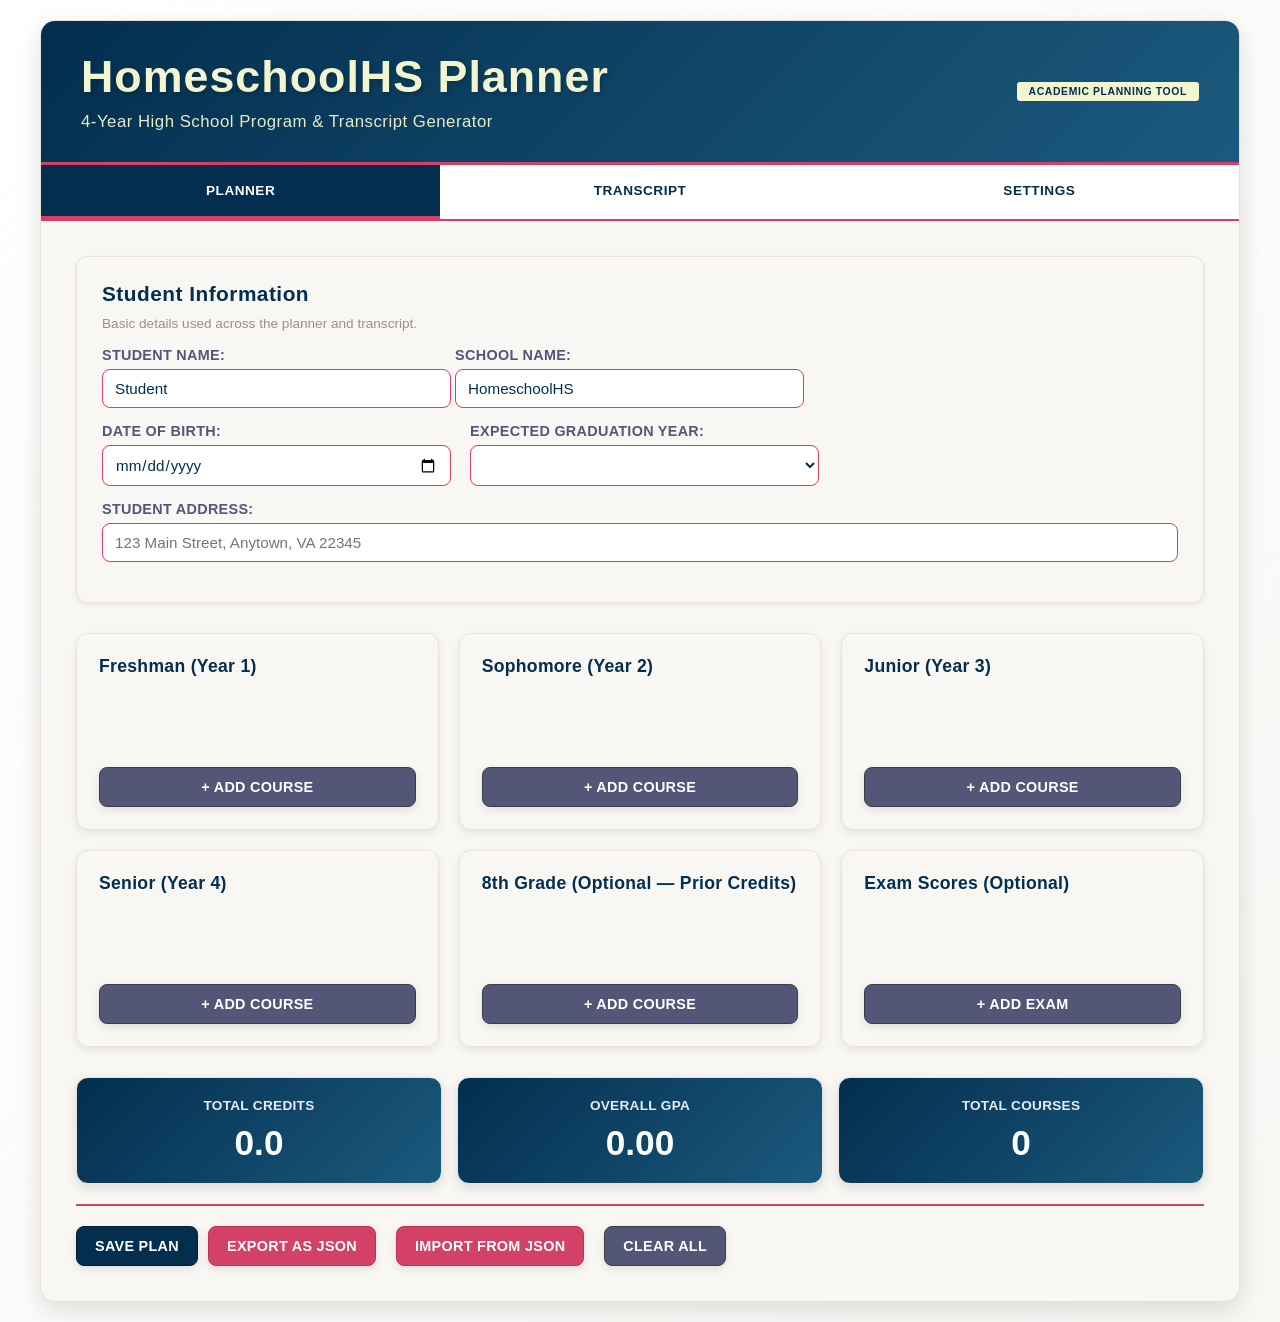
==== index.html @ f463702d "graduation year dropdown, 8th grade year card, exam scores section, undo banner, and exam modal" ====
<!DOCTYPE html>
<html lang="en">
<head>
    <meta charset="UTF-8">
    <meta name="viewport" content="width=device-width, initial-scale=1.0">
    <title>HomeschoolHS Planner - 4-Year Course Planner</title>
    <link rel="stylesheet" href="css/style.css">
</head>
<body>
    <div class="container">

        <header>
            <div>
                <h1>HomeschoolHS Planner</h1>
                <p>4-Year High School Program &amp; Transcript Generator</p>
            </div>
            <div class="header-badge">Academic Planning Tool</div>
        </header>

        <nav class="tabs">
            <button class="tab-btn active" data-tab="planner">Planner</button>
            <button class="tab-btn" data-tab="transcript">Transcript</button>
            <button class="tab-btn" data-tab="settings">Settings</button>
        </nav>

        <!-- UNDO BANNER -->
        <div id="undoBanner" style="display:none; align-items:center; justify-content:space-between; background:#032E4E; color:#F2F6D0; padding:10px 20px; font-family:'Segoe UI',sans-serif; font-size:0.9em;">
            <span>Course deleted.</span>
            <button onclick="undoDelete()" style="background:#D44167; color:#fff; border:none; padding:5px 14px; border-radius:6px; cursor:pointer; font-weight:700;">Undo</button>
        </div>

        <!-- PLANNER TAB -->
        <section id="planner" class="tab-content active">

            <div class="student-section">
                <h2>Student Information</h2>
                <p class="section-subtitle">Basic details used across the planner and transcript.</p>

                <div class="form-group">
                    <label for="studentName">Student Name:</label>
                    <input type="text" id="studentName" placeholder="Enter student name">
                </div>

                <div class="form-group">
                    <label for="schoolName">School Name:</label>
                    <input type="text" id="schoolName" placeholder="Enter school name">
                </div>

                <div class="form-group">
                    <label for="studentDOB">Date of Birth:</label>
                    <input type="date" id="studentDOB">
                </div>

                <div class="form-group">
                    <label for="graduationYear">Expected Graduation Year:</label>
                    <select id="graduationYear">
                        <!-- populated by JS -->
                    </select>
                </div>

                <div class="form-group form-group-full">
                    <label for="studentAddress">Student Address:</label>
                    <input type="text" id="studentAddress" placeholder="123 Main Street, Anytown, VA 22345">
                </div>
            </div>

            <!-- YEARS GRID -->
            <div class="years-grid">

                <div class="year-card" data-year="9">
                    <h3>Freshman (Year 1)</h3>
                    <div class="courses-list" id="year-9"></div>
                    <button class="btn btn-add" onclick="addCourse(9)">+ Add Course</button>
                </div>

                <div class="year-card" data-year="10">
                    <h3>Sophomore (Year 2)</h3>
                    <div class="courses-list" id="year-10"></div>
                    <button class="btn btn-add" onclick="addCourse(10)">+ Add Course</button>
                </div>

                <div class="year-card" data-year="11">
                    <h3>Junior (Year 3)</h3>
                    <div class="courses-list" id="year-11"></div>
                    <button class="btn btn-add" onclick="addCourse(11)">+ Add Course</button>
                </div>

                <div class="year-card" data-year="12">
                    <h3>Senior (Year 4)</h3>
                    <div class="courses-list" id="year-12"></div>
                    <button class="btn btn-add" onclick="addCourse(12)">+ Add Course</button>
                </div>

                <!-- 8TH GRADE — optional -->
                <div class="year-card" data-year="8">
                    <h3>8th Grade <span class="optional-label">(Optional — Prior Credits)</span></h3>
                    <div class="courses-list" id="year-8"></div>
                    <button class="btn btn-add" onclick="addCourse(8)">+ Add Course</button>
                </div>

                <!-- EXAM SCORES — optional -->
                <div class="year-card" data-year="exams">
                    <h3>Exam Scores <span class="optional-label">(Optional)</span></h3>
                    <div class="courses-list" id="exams-list"></div>
                    <button class="btn btn-add" onclick="addExam()">+ Add Exam</button>
                </div>

            </div>

            <!-- SUMMARY STATS -->
            <div class="summary-section">
                <div class="stat-card">
                    <h4>Total Credits</h4>
                    <p class="stat-value" id="totalCredits">0</p>
                </div>
                <div class="stat-card">
                    <h4>Overall GPA</h4>
                    <p class="stat-value" id="overallGPA">0.00</p>
                </div>
                <div class="stat-card">
                    <h4>Total Courses</h4>
                    <p class="stat-value" id="totalCourses">0</p>
                </div>
            </div>

            <!-- ACTION BUTTONS -->
            <div class="action-buttons">
                <button class="btn btn-primary" onclick="savePlan()">Save Plan</button>
                <button class="btn btn-secondary" onclick="exportPlan()">Export as JSON</button>
                <button class="btn btn-secondary" onclick="importPlan()">Import from JSON</button>
                <button class="btn btn-danger" onclick="clearPlan()">Clear All</button>
            </div>

        </section>

        <!-- TRANSCRIPT TAB -->
        <section id="transcript" class="tab-content">
            <div class="transcript-container">
                <button class="btn btn-secondary" onclick="generateTranscript()">Generate Transcript</button>
                <button class="btn btn-secondary" onclick="printTranscript()">Print</button>
                <div id="transcriptOutput"></div>
            </div>
        </section>

        <!-- SETTINGS TAB -->
        <section id="settings" class="tab-content">
            <h2>Settings</h2>

            <div class="settings-group">
                <h3>School Information</h3>
                <p>This information appears on the printed transcript.</p>
                <div class="form-group">
                    <label for="schoolAddress">School Address:</label>
                    <input type="text" id="schoolAddress" placeholder="123 Learning Lane, Anytown, VA 22345">
                </div>
                <div class="form-group">
                    <label for="schoolPhone">School Phone:</label>
                    <input type="tel" id="schoolPhone" placeholder="(555) 867-5309">
                </div>
                <div class="form-group">
                    <label for="schoolEmail">School Email:</label>
                    <input type="email" id="schoolEmail" placeholder="admin@myhomeschool.edu">
                </div>
                <div class="form-group">
                    <label for="schoolWebsite">School Website (optional):</label>
                    <input type="text" id="schoolWebsite" placeholder="www.myhomeschool.edu">
                </div>
                <div class="form-group form-group-full">
                    <label for="schoolLogo">School Logo (optional):</label>
                    <input type="file" id="schoolLogo" accept="image/*">
                    <div id="logoPreview" style="margin-top:8px;"></div>
                </div>
                <div class="form-actions">
                    <button class="btn btn-primary" onclick="saveSchoolInfo()">Save School Information</button>
                    <span id="schoolInfoSaved" style="display:none; font-size:0.85em; color:#0F9B78; font-weight:600; align-self:center;">✓ Saved</span>
                </div>
            </div>

            <div class="settings-group">
                <h3>Grading Scale</h3>
                <p>Currently using weighted GPA scale. Honors +0.5 &bull; AP / IB / Dual Enrollment +1.0</p>
                <table class="grading-table">
                    <tr><th>Grade</th><th>Regular</th><th>Honors</th><th>AP / IB / Dual</th></tr>
                    <tr><td>A</td><td>4.0</td><td>4.5</td><td>5.0</td></tr>
                    <tr><td>B</td><td>3.0</td><td>3.5</td><td>4.0</td></tr>
                    <tr><td>C</td><td>2.0</td><td>2.5</td><td>3.0</td></tr>
                    <tr><td>D</td><td>1.0</td><td>1.5</td><td>2.0</td></tr>
                    <tr><td>F</td><td>0.0</td><td>0.0</td><td>0.0</td></tr>
                </table>
            </div>

            <div class="settings-group">
                <h3>About</h3>
                <p>HomeschoolHS Planner v1.0</p>
                <p>A free, open-source tool for planning high school programs.</p>
            </div>

        </section>
    </div>

    <!-- MODAL: ADD / EDIT COURSE -->
    <div id="courseModal" class="modal">
        <div class="modal-content">
            <span class="close" onclick="closeModal()">&times;</span>
            <h2 id="courseModalTitle">Add Course</h2>
            <form id="courseForm">
                <div class="form-group">
                    <label for="courseName">Course Name:</label>
                    <input type="text" id="courseName" placeholder="e.g., Biology, Algebra 2" required>
                </div>
                <div class="form-group">
                    <label for="courseCredits">Credits:</label>
                    <input type="number" id="courseCredits" min="0.5" max="4" step="0.5" value="1" required>
                </div>
                <div class="form-group">
                    <label for="courseGrade">Grade:</label>
                    <select id="courseGrade" required>
                        <option value="">Select a grade</option>
                        <option value="A">A (90-100)</option>
                        <option value="A-">A-</option>
                        <option value="B+">B+</option>
                        <option value="B">B (80-89)</option>
                        <option value="B-">B-</option>
                        <option value="C+">C+</option>
                        <option value="C">C (70-79)</option>
                        <option value="C-">C-</option>
                        <option value="D">D (60-69)</option>
                        <option value="F">F (Below 60)</option>
                        <option value="P">P - Pass (no GPA)</option>
                    </select>
                </div>
                <div class="form-group">
                    <label for="courseType">Course Type:</label>
                    <select id="courseType" required>
                        <option value="Regular">Regular</option>
                        <option value="Honors">Honors</option>
                        <option value="AP">AP</option>
                        <option value="IB">IB</option>
                        <option value="Dual Enrollment">Dual Enrollment</option>
                    </select>
                </div>
                <div class="form-actions">
                    <button type="submit" class="btn btn-primary" id="courseSubmitBtn">Add Course</button>
                    <button type="button" class="btn btn-secondary" onclick="closeModal()">Cancel</button>
                </div>
            </form>
        </div>
    </div>

    <!-- MODAL: ADD EXAM -->
    <div id="examModal" class="modal">
        <div class="modal-content">
            <span class="close" onclick="closeExamModal()">&times;</span>
            <h2>Add Exam Score</h2>
            <form id="examForm">
                <div class="form-group">
                    <label for="examName">Exam Name:</label>
                    <input type="text" id="examName" placeholder="e.g., SAT, AP Biology, NY Regents — Algebra" required>
                </div>
                <div class="form-group">
                    <label for="examDate">Date (optional):</label>
                    <input type="text" id="examDate" placeholder="e.g., 05/2026">
                </div>
                <div class="form-group">
                    <label for="examScore">Score:</label>
                    <input type="text" id="examScore" placeholder="e.g., 1380, 4, 89" required>
                </div>
                <div class="form-actions">
                    <button type="submit" class="btn btn-primary">Add Exam</button>
                    <button type="button" class="btn btn-secondary" onclick="closeExamModal()">Cancel</button>
                </div>
            </form>
        </div>
    </div>

    <!-- HIDDEN FILE INPUT FOR IMPORT -->
    <input type="file" id="fileInput" style="display: none;" accept=".json">

    <script src="js/config.js"></script>
    <script src="js/planner.js"></script>
    <script src="js/transcript.js"></script>
</body>
</html>
---- css/style.css ----
* {
    margin: 0;
    padding: 0;
    box-sizing: border-box;
}

body {
    font-family: 'Segoe UI', 'Trebuchet MS', sans-serif;
    background: linear-gradient(135deg, #ffffff 0%, #f9f7f4 100%);
    min-height: 100vh;
    padding: 20px;
    color: #032E4E;
}

.container {
    max-width: 1200px;
    margin: 0 auto;
    background: #f9f7f4;
    border-radius: 15px;
    box-shadow: 0 8px 24px rgba(0, 0, 0, 0.12), inset 0 1px 0 rgba(255, 255, 255, 0.5);
    overflow: hidden;
    border: 1px solid #e8e2db;
}

header {
    background: linear-gradient(135deg, #032E4E 0%, #1B5A7E 100%);
    color: #F2F6D0;
    padding: 30px 40px;
    display: flex;
    justify-content: space-between;
    align-items: center;
    border-bottom: 3px solid #D44167;
}

header::before {
    content: '';
    position: absolute;
    top: 0;
    left: 0;
    right: 0;
    bottom: 0;
    -image: 
        repeating-linear-gradient(
            90deg,
            transparent,
            transparent 2px,
            rgba(255, 255, 255, 0.02) 2px,
            rgba(255, 255, 255, 0.02) 4px
        );
    pointer-events: none;
}

header h1 {
    font-size: 2.8em;
    margin-bottom: 10px;
    font-weight: 700;
    letter-spacing: 1px;
    text-shadow: 2px 2px 4px rgba(0, 0, 0, 0.2);
    position: relative;
    z-index: 1;
}

header p {
    font-size: 1.05em;
    opacity: 0.95;
    position: relative;
    z-index: 1;
    font-weight: 300;
    letter-spacing: 0.5px;
}
.header-badge {
    font-family: 'Segoe UI', sans-serif;
    font-size: 0.65em;
    font-weight: 700;
    color: #032E4E;
background: #F2F6D0;
    padding: 4px 12px;
    border-radius: 3px;
    letter-spacing: 0.06em;
    text-transform: uppercase;
    white-space: nowrap;
    align-self: center;
}
/* TABS */
.tabs {
    display: flex;
background: #ffffff;
    border-bottom: 2px solid #D44167;
    gap: 0;
}

.tab-btn {
    flex: 1;
    padding: 18px 15px;
    border: none;
background: none;
    cursor: pointer;
    font-size: 0.95em;
    font-weight: 600;
    color: #032E4E;
    transition: all 0.3s ease;
    border-bottom: 3px solid transparent;
    position: relative;
    text-transform: uppercase;
    letter-spacing: 0.5px;
    font-size: 0.85em;
}

.tab-btn:hover {
background: #E8E4DF;
    color: #D44167;
}

.tab-btn.active {
    color: #ffffff;
background: #032E4E;
    border-bottom-color: #D44167;
}

.tab-content {
    display: none;
    padding: 35px;
    animation: fadeIn 0.3s ease;
}

.tab-content.active {
    display: block;
}

@keyframes fadeIn {
    from {
        opacity: 0;
        transform: translateY(5px);
    }
    to {
        opacity: 1;
        transform: translateY(0);
    }
}

/* STUDENT SECTION */
.student-section {
background: #f9f7f4;
    padding: 25px;
    border-radius: 12px;
    margin-bottom: 30px;
    border: 1px solid #e8e2db;
    box-shadow: inset 0 1px 3px rgba(255, 255, 255, 0.5), 0 2px 5px rgba(0, 0, 0, 0.08);
}

.student-section h2 {
    margin-bottom: 20px;
    color: #032E4E;
    font-size: 1.3em;
    font-weight: 700;
    letter-spacing: 0.5px;
}

.form-group {
    margin-bottom: 15px;
    display: inline-block;
    width: calc(33.333% - 10px);
    margin-right: 15px;
}

.form-group:nth-child(3n) {
    margin-right: 0;
}

.form-group label {
    display: block;
    margin-bottom: 6px;
    font-weight: 600;
    color: #545677;
    font-size: 0.9em;
    text-transform: uppercase;
    letter-spacing: 0.3px;
}

.form-group input,
.form-group select {
    width: 100%;
    padding: 10px 12px;
    border: 1px solid #D44167;
    border-radius: 8px;
    font-size: 0.95em;
background: #ffffff;
    color: #032E4E;
    font-family: 'Segoe UI', sans-serif;
    transition: all 0.3s ease;
}

.form-group input:focus,
.form-group select:focus {
    outline: none;
    border-color: #032E4E;
    box-shadow: 0 0 0 3px rgba(3, 46, 78, 0.1);
background: #ffffff;
}

/* YEARS GRID */
.years-grid {
    display: grid;
    grid-template-columns: repeat(auto-fit, minmax(280px, 1fr));
    gap: 20px;
    margin-bottom: 30px;
}

.year-card {
background: #f9f7f4;
    border: 1px solid #e8e2db;
    border-radius: 12px;
    padding: 22px;
    transition: all 0.3s ease;
    box-shadow: inset 0 1px 2px rgba(255, 255, 255, 0.5), 0 3px 8px rgba(0, 0, 0, 0.08);
}

.year-card:hover {
    border-color: #D44167;
    box-shadow: inset 0 1px 2px rgba(255, 255, 255, 0.5), 0 5px 12px rgba(212, 65, 103, 0.15);
    transform: translateY(-2px);
}

.year-card h3 {
    color: #032E4E;
    margin-bottom: 15px;
    font-size: 1.1em;
    font-weight: 700;
    letter-spacing: 0.3px;
}

.courses-list {
    margin-bottom: 15px;
    min-height: 50px;
}

.course-item {
background: #ffffff;
    padding: 12px;
    margin-bottom: 10px;
    border-radius: 8px;
    border-left: 4px solid #D44167;
    display: flex;
    justify-content: space-between;
    align-items: center;
    font-size: 0.9em;
    box-shadow: 0 2px 4px rgba(0, 0, 0, 0.06);
    transition: all 0.2s ease;
}

.course-item:hover {
    box-shadow: 0 3px 6px rgba(0, 0, 0, 0.1);
}

.course-info {
    flex: 1;
}

.course-name {
    font-weight: 600;
    color: #032E4E;
    font-size: 0.95em;
}

.course-details {
    font-size: 0.8em;
    color: #545677;
    margin-top: 3px;
}

.course-grade {
background: #032E4E;
    color: #ffffff;
    padding: 4px 10px;
    border-radius: 6px;
    font-weight: bold;
    margin: 0 10px;
    font-size: 0.9em;
}

.course-delete {
background: #D44167;
    color: #ffffff;
    border: none;
    padding: 5px 10px;
    border-radius: 6px;
    cursor: pointer;
    font-size: 0.8em;
    font-weight: 600;
    transition: all 0.2s ease;
}

.course-delete:hover {
background: #C03050;
}

/* BUTTONS */
.btn {
    padding: 11px 18px;
    border: none;
    border-radius: 8px;
    cursor: pointer;
    font-size: 0.9em;
    font-weight: 600;
    transition: all 0.3s ease;
    display: inline-block;
    text-transform: uppercase;
    letter-spacing: 0.3px;
    box-shadow: 0 3px 8px rgba(0, 0, 0, 0.1);
}

.btn-add {
    width: 100%;
background: #545677;
    color: #ffffff;
    margin-top: 10px;
    border: 1px solid #3D3D50;
}

.btn-add:hover {
background: #3D3D50;
    box-shadow: 0 4px 10px rgba(84, 86, 119, 0.3);
}

.btn-primary {
background: #032E4E;
    color: #ffffff;
    border: 1px solid #021F32;
}

.btn-primary:hover {
background: #1B5A7E;
    box-shadow: 0 4px 10px rgba(3, 46, 78, 0.3);
}

.btn-secondary {
background: #D44167;
    color: #ffffff;
    margin-right: 10px;
    border: 1px solid #C03050;
}

.btn-secondary:hover {
background: #C03050;
    box-shadow: 0 4px 10px rgba(212, 65, 103, 0.3);
}

.btn-danger {
background: #545677;
    color: #ffffff;
    border: 1px solid #3D3D50;
}

.btn-danger:hover {
background: #3D3D50;
    box-shadow: 0 4px 10px rgba(84, 86, 119, 0.3);
}

/* SUMMARY STATS */
.summary-section {
    display: grid;
    grid-template-columns: repeat(auto-fit, minmax(150px, 1fr));
    gap: 15px;
    margin-bottom: 20px;
}

.stat-card {
background: linear-gradient(135deg, #032E4E 0%, #1B5A7E 100%);
    color: #ffffff;
    padding: 20px;
    border-radius: 12px;
    text-align: center;
    border: 1px solid #e8e2db;
    box-shadow: 0 4px 12px rgba(0, 0, 0, 0.12);
}

.stat-card h4 {
    font-size: 0.85em;
    opacity: 0.9;
    margin-bottom: 10px;
    font-weight: 600;
    text-transform: uppercase;
    letter-spacing: 0.3px;
}

.stat-value {
    font-size: 2.2em;
    font-weight: 700;
}

/* ACTION BUTTONS */
.action-buttons {
    display: flex;
    gap: 10px;
    flex-wrap: wrap;
    margin-top: 20px;
    padding-top: 20px;
    border-top: 2px solid #D44167;
}

/* MODAL */
.modal {
    display: none;
    position: fixed;
    z-index: 1000;
    left: 0;
    top: 0;
    width: 100%;
    height: 100%;
    background-color: rgba(3, 46, 78, 0.6);
    animation: modalFadeIn 0.3s ease;
}

@keyframes modalFadeIn {
    from {
        opacity: 0;
    }
    to {
        opacity: 1;
    }
}

.modal.show {
    display: flex;
    align-items: center;
    justify-content: center;
}

.modal-content {
background: #f9f7f4;
    padding: 35px;
    border-radius: 12px;
    max-width: 500px;
    width: 90%;
    box-shadow: 0 12px 40px rgba(0, 0, 0, 0.2);
    border: 1px solid #e8e2db;
}

.close {
    color: #545677;
    float: right;
    font-size: 28px;
    font-weight: bold;
    cursor: pointer;
    transition: color 0.2s ease;
}

.close:hover {
    color: #032E4E;
}

.modal-content h2 {
    margin-bottom: 20px;
    color: #032E4E;
    font-weight: 700;
    letter-spacing: 0.3px;
}

.form-actions {
    display: flex;
    gap: 10px;
    margin-top: 20px;
}

.form-actions .btn {
    flex: 1;
}

/* TRANSCRIPT */
.transcript-container {
    padding: 20px;
}

#transcriptOutput {
    margin-top: 20px;
background: #ffffff;
    border: 1px solid #e8e2db;
    border-radius: 12px;
    padding: 30px;
    box-shadow: inset 0 1px 2px rgba(255, 255, 255, 0.5);
}

.transcript {
    font-family: 'Segoe UI', sans-serif;
    line-height: 1.7;
    color: #032E4E;
}

.transcript-header {
    text-align: center;
    border-bottom: 3px solid #032E4E;
    padding-bottom: 20px;
    margin-bottom: 30px;
}

.transcript-header h1 {
    font-size: 1.8em;
    margin-bottom: 10px;
    color: #032E4E;
    font-weight: 700;
    letter-spacing: 0.5px;
}

.transcript-header p {
    color: #545677;
    margin: 5px 0;
    font-size: 0.95em;
    font-weight: 600;
}

.transcript-info {
    margin-top: 15px;
    text-align: left;
    display: inline-block;
    width: 100%;
}

.transcript-info p {
    margin: 4px 0;
    font-size: 0.9em;
}

.transcript-section {
    margin-bottom: 30px;
    page-break-inside: avoid;
}

.transcript-section h3 {
    border-bottom: 2px solid #D44167;
    padding-bottom: 8px;
    margin-bottom: 15px;
    color: #032E4E;
    font-size: 1.1em;
    font-weight: 700;
    letter-spacing: 0.3px;
}

.transcript-table {
    width: 100%;
    border-collapse: collapse;
    margin-bottom: 15px;
    font-size: 0.9em;
}

.transcript-table thead {
    background-color: #f9f7f4;
    border-top: 2px solid #032E4E;
    border-bottom: 2px solid #032E4E;
}

.transcript-table th {
    padding: 10px 8px;
    text-align: left;
    font-weight: 700;
    color: #032E4E;
    text-transform: uppercase;
    font-size: 0.85em;
    letter-spacing: 0.3px;
}

.transcript-table td {
    padding: 8px;
    border-bottom: 1px solid #D44167;
}

.transcript-table tbody tr:nth-child(even) {
    background-color: #ffffff;
}

.col-name {
    width: 40%;
}

.col-type {
    width: 15%;
    text-align: center;
}

.col-credits {
    width: 15%;
    text-align: center;
}

.col-grade {
    width: 15%;
    text-align: center;
}

.col-gpa {
    width: 15%;
    text-align: center;
}

.year-summary {
    display: flex;
    justify-content: space-around;
background: #f9f7f4;
    padding: 12px;
    border: 1px solid #e8e2db;
    border-radius: 8px;
    margin-bottom: 20px;
    font-size: 0.9em;
}

.summary-item {
    text-align: center;
}

.summary-label {
    display: block;
    font-weight: 700;
    font-size: 0.8em;
    color: #032E4E;
    text-transform: uppercase;
    letter-spacing: 0.2px;
}

.summary-value {
    display: block;
    font-size: 1.2em;
    font-weight: 700;
    color: #545677;
    margin-top: 5px;
}

.final-summary .summary-grid {
    display: flex;
    justify-content: space-around;
    margin-top: 15px;
}

.summary-box {
    text-align: center;
    padding: 15px;
background: #f9f7f4;
    border: 1px solid #e8e2db;
    border-radius: 8px;
    flex: 1;
    margin: 0 10px;
}

.summary-box .summary-label {
    font-size: 0.8em;
    color: #032E4E;
    margin-bottom: 8px;
}

.summary-large {
    font-size: 1.6em;
    font-weight: 700;
    color: #032E4E;
}

.grading-scale-section {
    margin-top: 30px;
    padding: 15px;
background: #f9f7f4;
    border: 1px solid #e8e2db;
    border-radius: 8px;
    page-break-inside: avoid;
}

.grading-scale-section h4 {
    font-size: 0.95em;
    margin-bottom: 10px;
    color: #032E4E;
    font-weight: 700;
    text-transform: uppercase;
    letter-spacing: 0.3px;
}

.grading-scale-table {
    width: 100%;
    font-size: 0.85em;
}

.grading-scale-table td {
    padding: 5px 10px;
    border-right: 1px solid #D44167;
}

.grading-scale-table td:last-child {
    border-right: none;
}

.transcript-footer {
    margin-top: 40px;
    padding-top: 20px;
    border-top: 2px solid #D44167;
    text-align: center;
    font-size: 0.85em;
    color: #545677;
}

/* SETTINGS */
.settings-group {
    margin-bottom: 30px;
    padding: 20px;
background: #f9f7f4;
    border-radius: 12px;
    border: 1px solid #e8e2db;
    box-shadow: inset 0 1px 2px rgba(255, 255, 255, 0.5);
}

.settings-group h3 {
    color: #032E4E;
    margin-bottom: 15px;
    font-weight: 700;
    letter-spacing: 0.3px;
}

.grading-table {
    width: 100%;
    border-collapse: collapse;
    margin-top: 10px;
}

.grading-table th,
.grading-table td {
    padding: 10px;
    text-align: left;
    border-bottom: 1px solid #D44167;
}

.grading-table th {
background: #032E4E;
    color: #ffffff;
    font-weight: 700;
}

.grading-table tr:nth-child(even) {
    background: #ffffff;
}

/* RESPONSIVE */
@media (max-width: 768px) {
    header h1 {
        font-size: 1.8em;
    }

    .years-grid {
        grid-template-columns: 1fr;
    }

    .form-group {
        width: 100%;
        margin-right: 0;
        margin-bottom: 15px;
    }

    .action-buttons {
        flex-direction: column;
    }

    .action-buttons .btn {
        width: 100%;
    }

    .tabs {
        flex-wrap: wrap;
    }

    .tab-btn {
        flex: 0 1 calc(33.333% - 2px);
        padding: 12px 10px;
    }

    .transcript-table {
        font-size: 0.8em;
    }

    .col-name {
        width: 35%;
    }

    .col-type {
        width: 15%;
    }

    .col-credits {
        width: 15%;
    }

    .col-grade {
        width: 15%;
    }

    .col-gpa {
        width: 15%;
    }
}

/* PRINT STYLES */
@media print {
   
    body {
        background: white;
        padding: 0;
        margin: 0;
    }

    .container {
        box-shadow: none;
        max-width: 100%;
        border: none;
        margin: 0;
        padding: 0;
    }

    header,
    .tabs,
    .tab-content:not(#transcript),
    .action-buttons,
    .transcript-container > .btn {
        display: none !important;
    }

    #transcript {
        display: block !important;
        padding: 0 !important;
    }

    #transcriptOutput {
        border: none !important;
        padding: 0 !important;
        background: white !important;
        box-shadow: none !important;
    }

    .transcript {
        font-size: 11pt;
        line-height: 1.5;
    }

    .transcript-section {
        page-break-inside: avoid;
        margin-bottom: 20px;
    }

    .transcript-table {
        font-size: 10pt;
    }

    .transcript-table thead {
        display: table-header-group;
    }

    .transcript-table tbody tr {
        page-break-inside: avoid;
    }

    .year-summary,
    .summary-box,
    .grading-scale-section {
        border: 1px solid #000 !important;
        background: white !important;
    }

    a {
        color: #000;
        text-decoration: underline;
    }
}
/* ============================================================
   PROFESSIONAL TRANSCRIPT STYLES  — 2-up single-page layout
   Replace the entire "MODERN TRANSCRIPT DESIGN" block with this.
   Everything above that block in your CSS stays unchanged.
   ============================================================ */

/* ── Wrapper ─────────────────────────────────────────────── */
.pro-transcript {
    font-family: 'Georgia', 'Times New Roman', serif;
    font-size: 9.5pt;
    line-height: 1.4;
    color: #111;
    background: #fff;
    max-width: 900px;
    margin: 0 auto;
    padding: 32px 36px;
    border: 1px solid #bbb;
    box-shadow: 0 2px 10px rgba(0,0,0,0.08);
}

/* ── Letterhead ──────────────────────────────────────────── */
.pt-letterhead {
    text-align: center;
    margin-bottom: 10px;
}

.pt-school-name {
    font-size: 1.3rem;
    font-weight: 700;
    letter-spacing: 0.03em;
    color: #1a1a2e;
}

.pt-school-meta {
    font-size: 0.78rem;
    color: #555;
    font-family: 'Segoe UI', sans-serif;
    margin-top: 2px;
}

/* ── Student meta table ──────────────────────────────────── */
.pt-meta-table {
    width: 100%;
    border-collapse: collapse;
    border: 1px solid #888;
    margin-bottom: 10px;
    font-family: 'Segoe UI', sans-serif;
}

.pt-meta-table td {
    padding: 5px 8px;
    border: 1px solid #aaa;
    font-size: 0.8rem;
    vertical-align: middle;
}

.pt-meta-label {
    background: #e8e8ec;
    font-weight: 700;
    font-size: 0.72rem !important;
    text-transform: uppercase;
    letter-spacing: 0.04em;
    color: #333;
    white-space: nowrap;
}

.pt-meta-gpa {
    font-weight: 700;
    font-size: 0.95rem !important;
    color: #1a1a2e;
}

/* ── "Academic Record" title bar ─────────────────────────── */
.pt-record-title {
    background: #1a1a2e;
    color: #fff;
    text-align: center;
    font-size: 0.88rem;
    font-weight: 700;
    letter-spacing: 0.12em;
    text-transform: uppercase;
    padding: 5px 0;
    margin-bottom: 0;
    font-family: 'Segoe UI', sans-serif;
}

/* ── Shared column-header row (sits above both panels) ───── */
.pt-col-labels {
    display: flex;
    border-left: 1px solid #aaa;
    border-right: 1px solid #aaa;
    border-bottom: 1px solid #aaa;
    font-family: 'Segoe UI', sans-serif;
    font-size: 0.75rem;
    font-weight: 700;
    font-style: italic;
    color: #222;
    background: #fff;
}

.pt-col-label-set {
    flex: 1;
    display: flex;
    padding: 4px 6px;
}

.pt-col-label-divider {
    width: 1px;
    background: #aaa;
}

.pt-cl-name    { flex: 1; }
.pt-cl-credits { width: 60px; text-align: center; }
.pt-cl-grade   { width: 70px; text-align: center; }

/* ── Year pair row ───────────────────────────────────────── */
.pt-row {
    display: flex;
    border-left: 1px solid #aaa;
    border-right: 1px solid #aaa;
    margin-bottom: 0;
}

.pt-year-panel {
    flex: 1;
    border-right: 1px solid #aaa;
}

.pt-year-panel:last-child {
    border-right: none;
}

.pt-year-empty {
    flex: 1;
}

/* ── Per-year table ──────────────────────────────────────── */
.pt-year-table {
    width: 100%;
    border-collapse: collapse;
    font-size: 0.82rem;
}

/* Year header: "9th Grade  |  2012 – 2013" */
.pt-year-header-row th {
    background: #d0d5e0;
    border-bottom: 1px solid #aaa;
    padding: 4px 6px;
    font-family: 'Segoe UI', sans-serif;
    font-size: 0.78rem;
    font-weight: 700;
    color: #111;
}

.pt-yh-name {
    text-align: left;
}

.pt-yh-year {
    text-align: right;
    font-weight: 600;
    letter-spacing: 0.02em;
}

/* Data rows */
.pt-year-table td {
    padding: 3px 6px;
    border-bottom: 1px solid #e0e0e0;
    font-family: 'Segoe UI', sans-serif;
    vertical-align: middle;
}

.pt-col-name    { width: auto; }
.pt-col-credits { width: 55px; text-align: center; }
.pt-col-grade   { width: 65px; text-align: center; font-weight: 600; }

.pt-year-table tbody tr:nth-child(even) td {
    background: #f7f7f9;
}

/* Year totals footer */
.pt-year-totals td {
    background: #eceef2 !important;
    border-top: 1px solid #aaa !important;
    border-bottom: 1px solid #aaa;
    font-weight: 700;
    font-size: 0.76rem;
    font-family: 'Segoe UI', sans-serif;
    color: #333;
    padding: 3px 6px;
}

/* Bottom border on the last pair */
.pt-row:last-of-type {
    border-bottom: 1px solid #aaa;
}

/* ── Grading scale bar ───────────────────────────────────── */
.pt-scale-bar {
    border: 1px solid #aaa;
    border-top: none;
    padding: 5px 8px;
    font-family: 'Segoe UI', sans-serif;
    font-size: 0.73rem;
    color: #333;
    background: #fafafa;
    margin-bottom: 18px;
}

/* ── Signature block ─────────────────────────────────────── */
.pt-signature-block {
    display: flex;
    gap: 32px;
    margin-top: 20px;
    margin-bottom: 14px;
}

.pt-sig-col {
    flex: 1;
}

.pt-sig-line {
    border-bottom: 1px solid #333;
    margin-bottom: 5px;
    height: 30px;
}

.pt-sig-label {
    font-size: 0.7rem;
    color: #555;
    text-align: center;
    font-family: 'Segoe UI', sans-serif;
}

/* ── Document footer ─────────────────────────────────────── */
.pt-doc-footer {
    border-top: 1px solid #bbb;
    padding-top: 8px;
    font-size: 0.7rem;
    color: #666;
    text-align: center;
    font-family: 'Segoe UI', sans-serif;
    font-style: italic;
}

/* ── Empty state ─────────────────────────────────────────── */
.empty-transcript {
    text-align: center;
    padding: 60px;
    color: #64748b;
    font-family: 'Segoe UI', sans-serif;
}


/* ============================================================
   PRINT
   ============================================================ */
@media print {

    body,
    .container,
    #transcriptOutput {
        background: white !important;
        box-shadow: none !important;
        border: none !important;
        padding: 0 !important;
        margin: 0 !important;
    }

    header,
    .tabs,
    .tab-content:not(#transcript),
    .action-buttons,
    .transcript-container > .btn,
    .btn {
        display: none !important;
    }

    #transcript {
        display: block !important;
        padding: 0 !important;
    }

    .pro-transcript {
        border: none;
        box-shadow: none;
        padding: 0.35in 0.45in;
        max-width: 100%;
        font-size: 9pt;
    }

    .pt-row {
        page-break-inside: avoid;
    }

    /* force dark backgrounds to print */
.pt-record-title,
.pt-year-header-row th,
.pt-year-totals td,
.pt-meta-label {
    -webkit-print-color-adjust: exact;
    print-color-adjust: exact;
    color-adjust: exact;
}
}
.form-group-full {
    width: 100%;
    margin-right: 0;
}

.section-subtitle {
    font-size: 0.85em;
    color: #9a9080;
    margin-bottom: 16px;
    margin-top: -10px;
}
.settings-group .form-actions {
    border-top: 1px solid #D44167;
    padding-top: 16px;
    margin-top: 4px;
}

.settings-group .form-actions .btn {
    width: auto;
    padding: 10px 24px;
}
.pt-logo-img {
    width: 90px;
    height: 90px;
    object-fit: contain;
    display: block;
    margin: 0 auto 8px auto;
}
.course-edit {
    background: #032E4E;
    color: #F2F6D0;
    border: none;
    padding: 5px 10px;
    border-radius: 6px;
    cursor: pointer;
    font-size: 0.8em;
    font-weight: 600;
    transition: all 0.2s ease;
    margin-right: 4px;
}

.course-edit:hover {
    background: #1B5A7E;
}
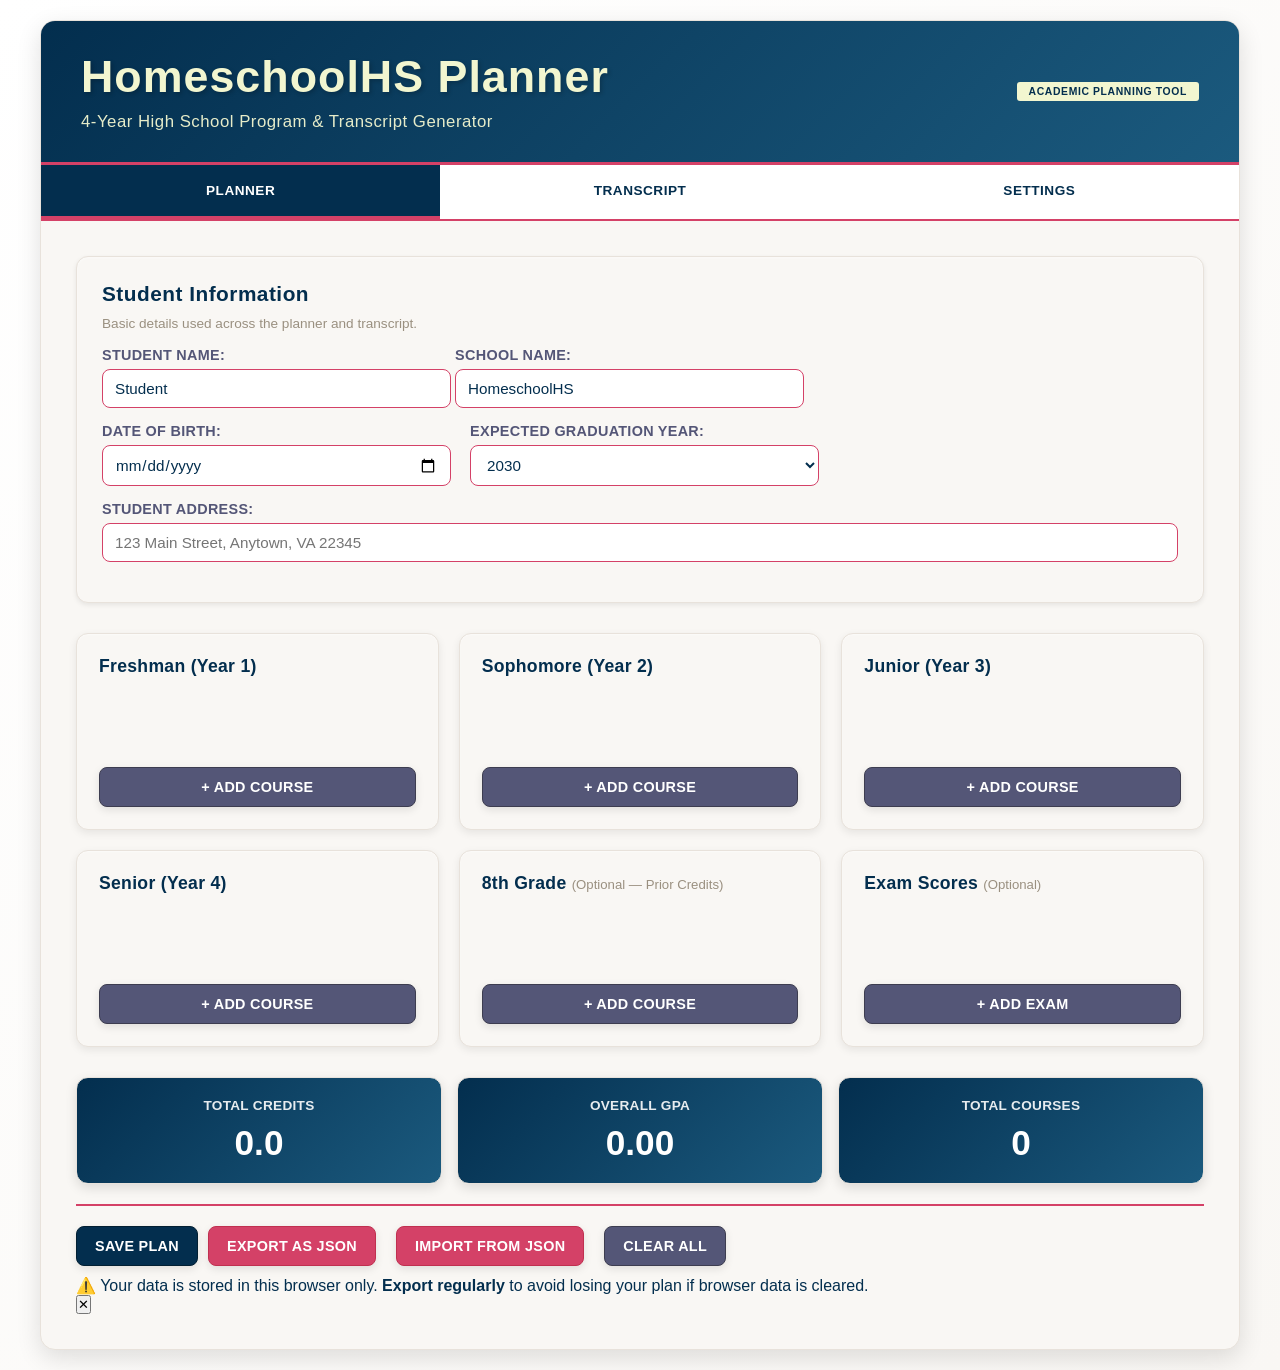
==== commit 67714793: "Add backup warning for user data storage Added a backup warning message to inform users about data s" ====
--- a/index.html
+++ b/index.html
@@ -129,6 +129,13 @@
                 <button class="btn btn-secondary" onclick="exportPlan()">Export as JSON</button>
                 <button class="btn btn-secondary" onclick="importPlan()">Import from JSON</button>
                 <button class="btn btn-danger" onclick="clearPlan()">Clear All</button>
+                <div id="backupWarning" class="backup-bar">
+    <div class="backup-bar-text">
+        <span>⚠️</span>
+        <span>Your data is stored in this browser only. <strong>Export regularly</strong> to avoid losing your plan if browser data is cleared.</span>
+    </div>
+    <button class="backup-dismiss" onclick="dismissBackupWarning()" title="Dismiss">✕</button>
+</div>
             </div>
 
         </section>
--- a/css/style.css
+++ b/css/style.css
@@ -1210,3 +1210,18 @@
 .course-edit:hover {
     background: #1B5A7E;
 }
+.optional-label {
+    font-size: 0.75em;
+    font-weight: 400;
+    color: #9a9080;
+    letter-spacing: 0;
+    text-transform: none;
+}
+.pt-cert {
+    font-family: 'Segoe UI', sans-serif;
+    font-size: 0.78rem;
+    font-style: italic;
+    color: #333;
+    margin-bottom: 14px;
+    margin-top: 6px;
+}
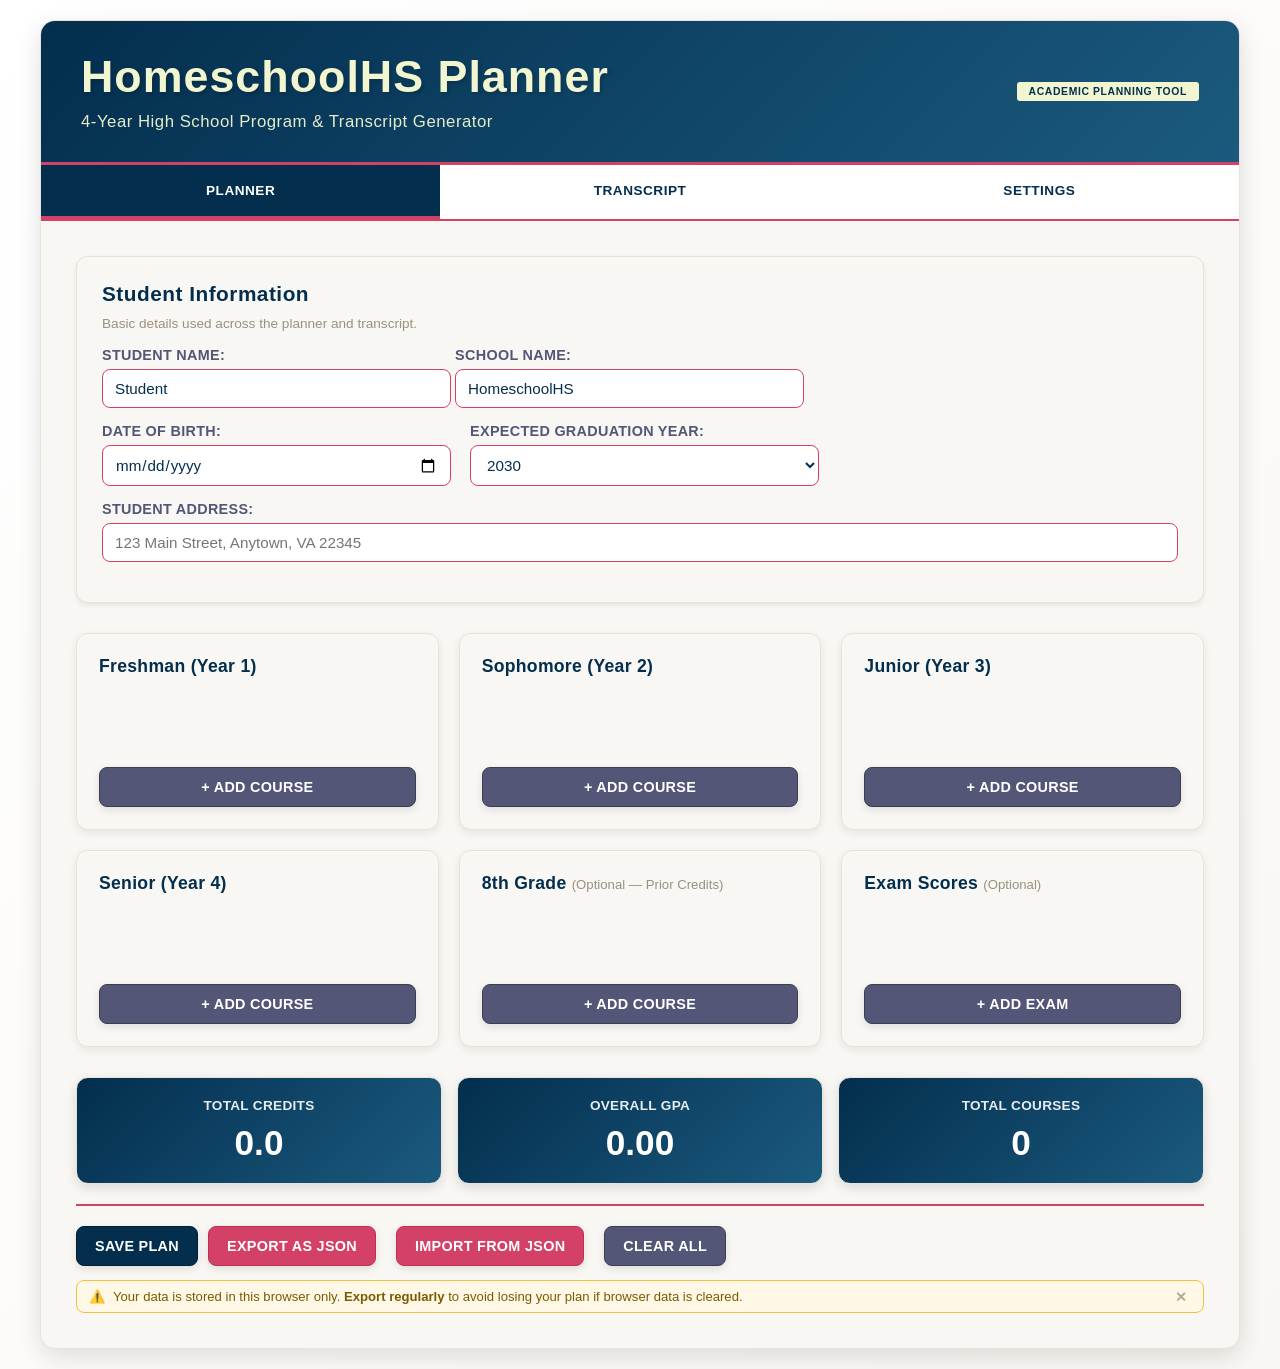
==== commit 57372a5b: "Update About section in index.html" ====
--- a/index.html
+++ b/index.html
@@ -196,11 +196,14 @@
                 </table>
             </div>
 
-            <div class="settings-group">
-                <h3>About</h3>
-                <p>HomeschoolHS Planner v1.0</p>
-                <p>A free, open-source tool for planning high school programs.</p>
-            </div>
+           <div class="settings-group">
+    <h3>About</h3>
+    <p><strong>Transcript Generator</strong> — Version 1.0</p>
+    <p>A homeschool high school transcript generator for college admissions and academic records.</p>
+    <p>Part of the <strong>A Tale of Changes</strong> Homeschool Tools suite.</p>
+    <p>&copy; 2026 A Tale of Changes</p>
+    <p><a href="mailto:ataleofchanges@gmail.com">ataleofchanges@gmail.com</a></p>
+</div>
 
         </section>
     </div>
--- a/css/style.css
+++ b/css/style.css
@@ -1225,3 +1225,39 @@
     margin-bottom: 14px;
     margin-top: 6px;
 }
+.backup-bar {
+    display: flex;
+    align-items: center;
+    justify-content: space-between;
+    gap: 8px;
+    background: #fff8e6;
+    border: 1px solid #f0c040;
+    border-radius: 8px;
+    padding: 8px 12px;
+    font-size: 0.82em;
+    color: #7a5c00;
+    width: 100%;
+    margin-top: 4px;
+}
+
+.backup-bar-text {
+    display: flex;
+    align-items: center;
+    gap: 8px;
+}
+
+.backup-dismiss {
+    background: none;
+    border: none;
+    color: #b0a898;
+    font-size: 14px;
+    cursor: pointer;
+    padding: 0 4px;
+    line-height: 1;
+    font-weight: 700;
+    flex-shrink: 0;
+}
+
+.backup-dismiss:hover {
+    color: #545677;
+}
